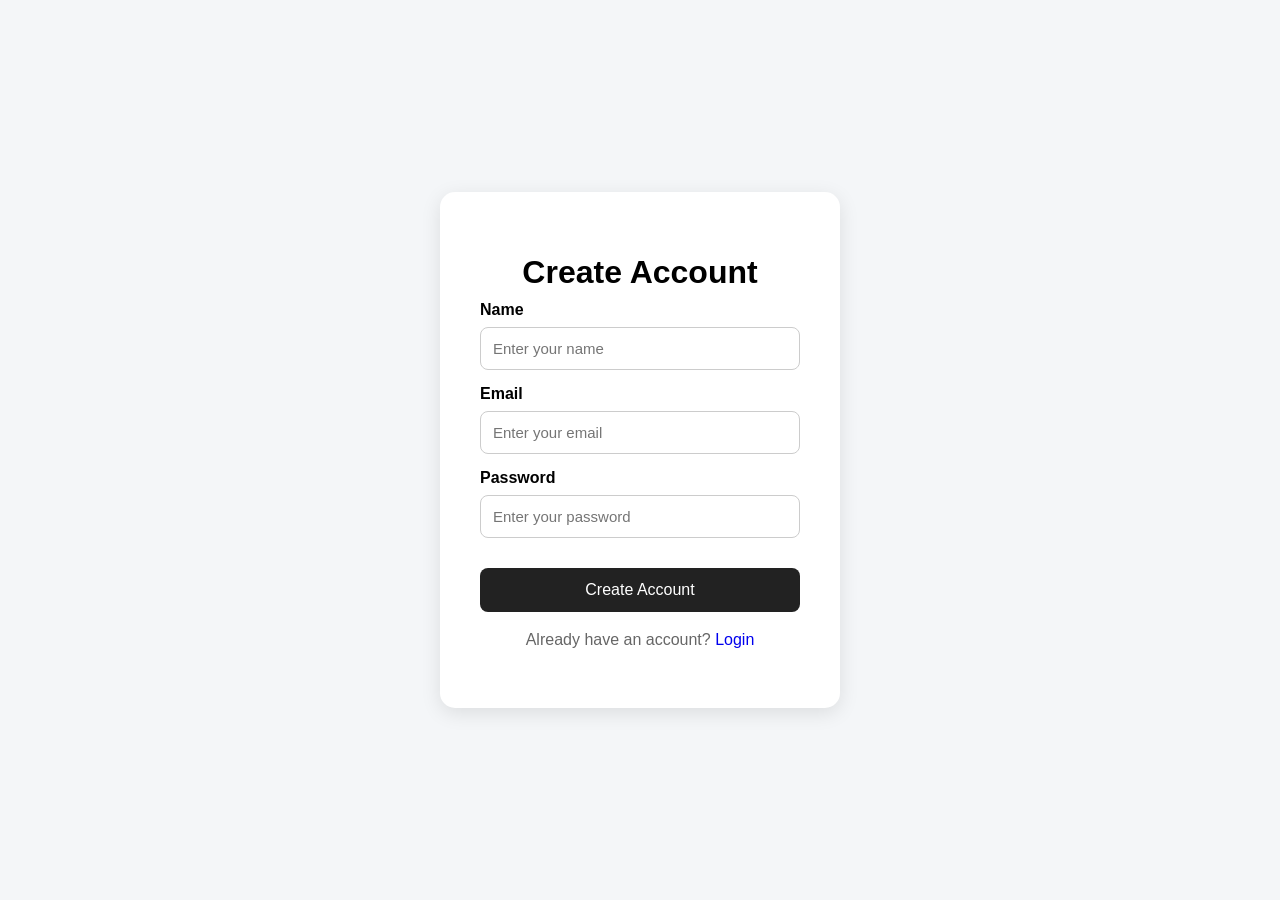
==== Qr Reward/register.html @ 68bfa6b9 "Add files via upload" ====
<!DOCTYPE html>
<html>
<head>
    <title>Create Account</title>
    <link rel="stylesheet" href="style.css">
</head>

<body>

    <div class="container">

        <h1>Create Account</h1>

        <form>

            <label>Name</label>
            <input type="text" placeholder="Enter your name">

            <label>Email</label>
            <input type="email" placeholder="Enter your email">

            <label>Password</label>
            <input type="password" placeholder="Enter your password">

            <button type="submit">Create Account</button>

        </form>

        <p>
            Already have an account?
            <a href="login.html">Login</a>
        </p>

    </div>

</body>
</html>
---- Qr Reward/style.css ----
* {
    box-sizing: border-box;
}

body {
    font-family: Arial, sans-serif;
    background: #f4f6f8;
    margin: 0;
    min-height: 100vh;

    display: flex;
    justify-content: center;
    align-items: center;
}

.container {
    width: 400px;
    background: white;
    padding: 40px;
    border-radius: 15px;
    text-align: center;

    box-shadow: 0 5px 20px rgba(0, 0, 0, 0.1);
}

h1 {
    margin-bottom: 10px;
}

p {
    color: #666;
    line-height: 1.5;
}

button {
    width: 100%;
    padding: 13px;
    margin-top: 15px;

    border: none;
    border-radius: 8px;

    background: #222;
    color: white;

    font-size: 16px;
    cursor: pointer;
}

button:hover {
    opacity: 0.8;
}

input {
    width: 100%;
    padding: 12px;
    margin-top: 8px;
    margin-bottom: 15px;

    border: 1px solid #ccc;
    border-radius: 8px;

    font-size: 15px;
}

label {
    display: block;
    text-align: left;
    font-weight: bold;
}

a {
    text-decoration: none;
}
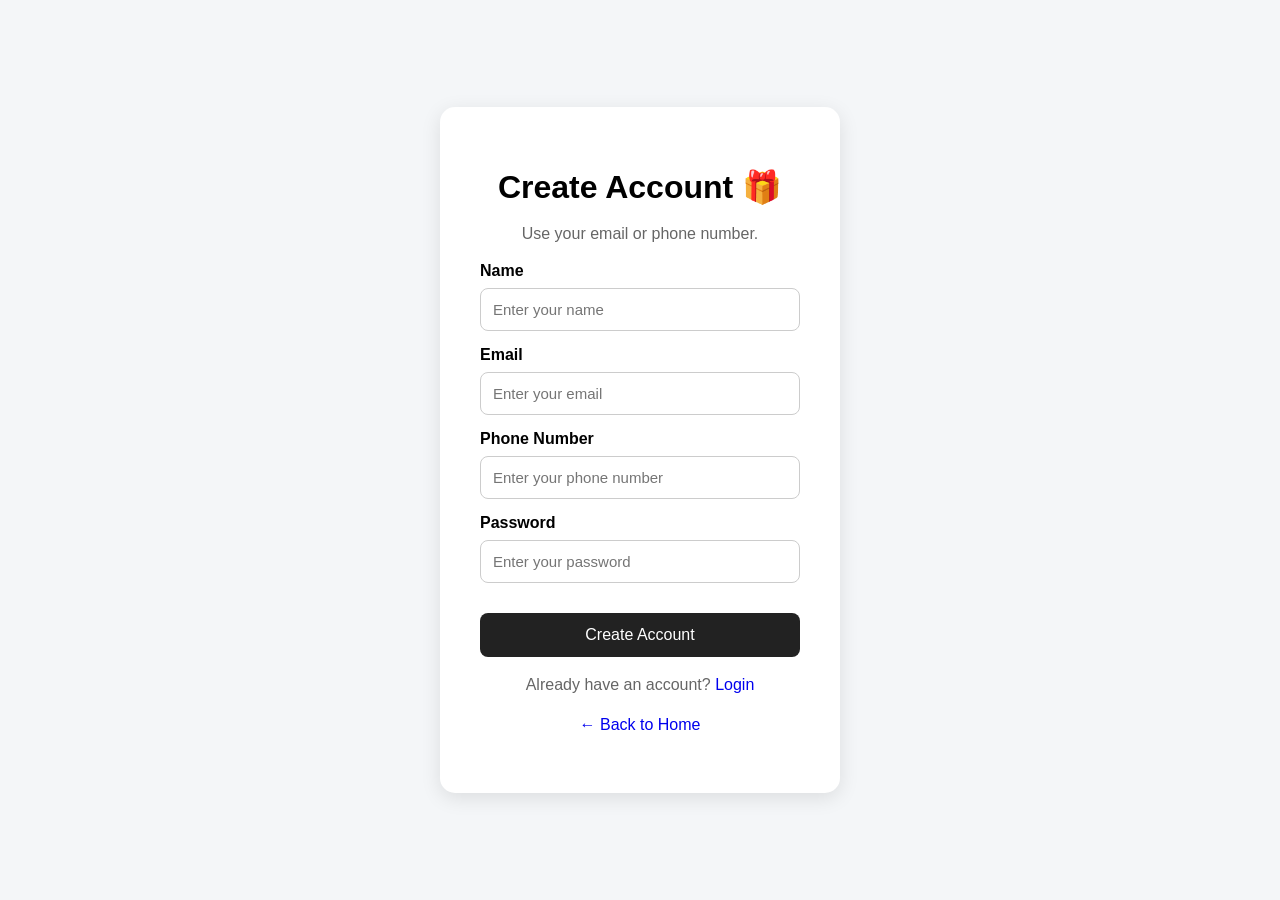
==== commit 391d8539: "Add files via upload" ====
--- a/Qr Reward/register.html
+++ b/Qr Reward/register.html
@@ -1,5 +1,6 @@
 <!DOCTYPE html>
 <html>
+
 <head>
     <title>Create Account</title>
     <link rel="stylesheet" href="style.css">
@@ -9,20 +10,49 @@
 
     <div class="container">
 
-        <h1>Create Account</h1>
+        <h1>Create Account 🎁</h1>
 
-        <form>
+        <p>Use your email or phone number.</p>
+
+        <form action="register.php" method="POST">
 
             <label>Name</label>
-            <input type="text" placeholder="Enter your name">
+
+            <input
+                type="text"
+                name="name"
+                placeholder="Enter your name"
+                required
+            >
 
             <label>Email</label>
-            <input type="email" placeholder="Enter your email">
+
+            <input
+                type="email"
+                name="email"
+                placeholder="Enter your email"
+            >
+
+            <label>Phone Number</label>
+
+            <input
+                type="tel"
+                name="phone"
+                placeholder="Enter your phone number"
+            >
 
             <label>Password</label>
-            <input type="password" placeholder="Enter your password">
 
-            <button type="submit">Create Account</button>
+            <input
+                type="password"
+                name="password"
+                placeholder="Enter your password"
+                required
+            >
+
+            <button type="submit">
+                Create Account
+            </button>
 
         </form>
 
@@ -31,7 +61,12 @@
             <a href="login.html">Login</a>
         </p>
 
+        <p>
+            <a href="index.html">← Back to Home</a>
+        </p>
+
     </div>
 
 </body>
+
 </html>
